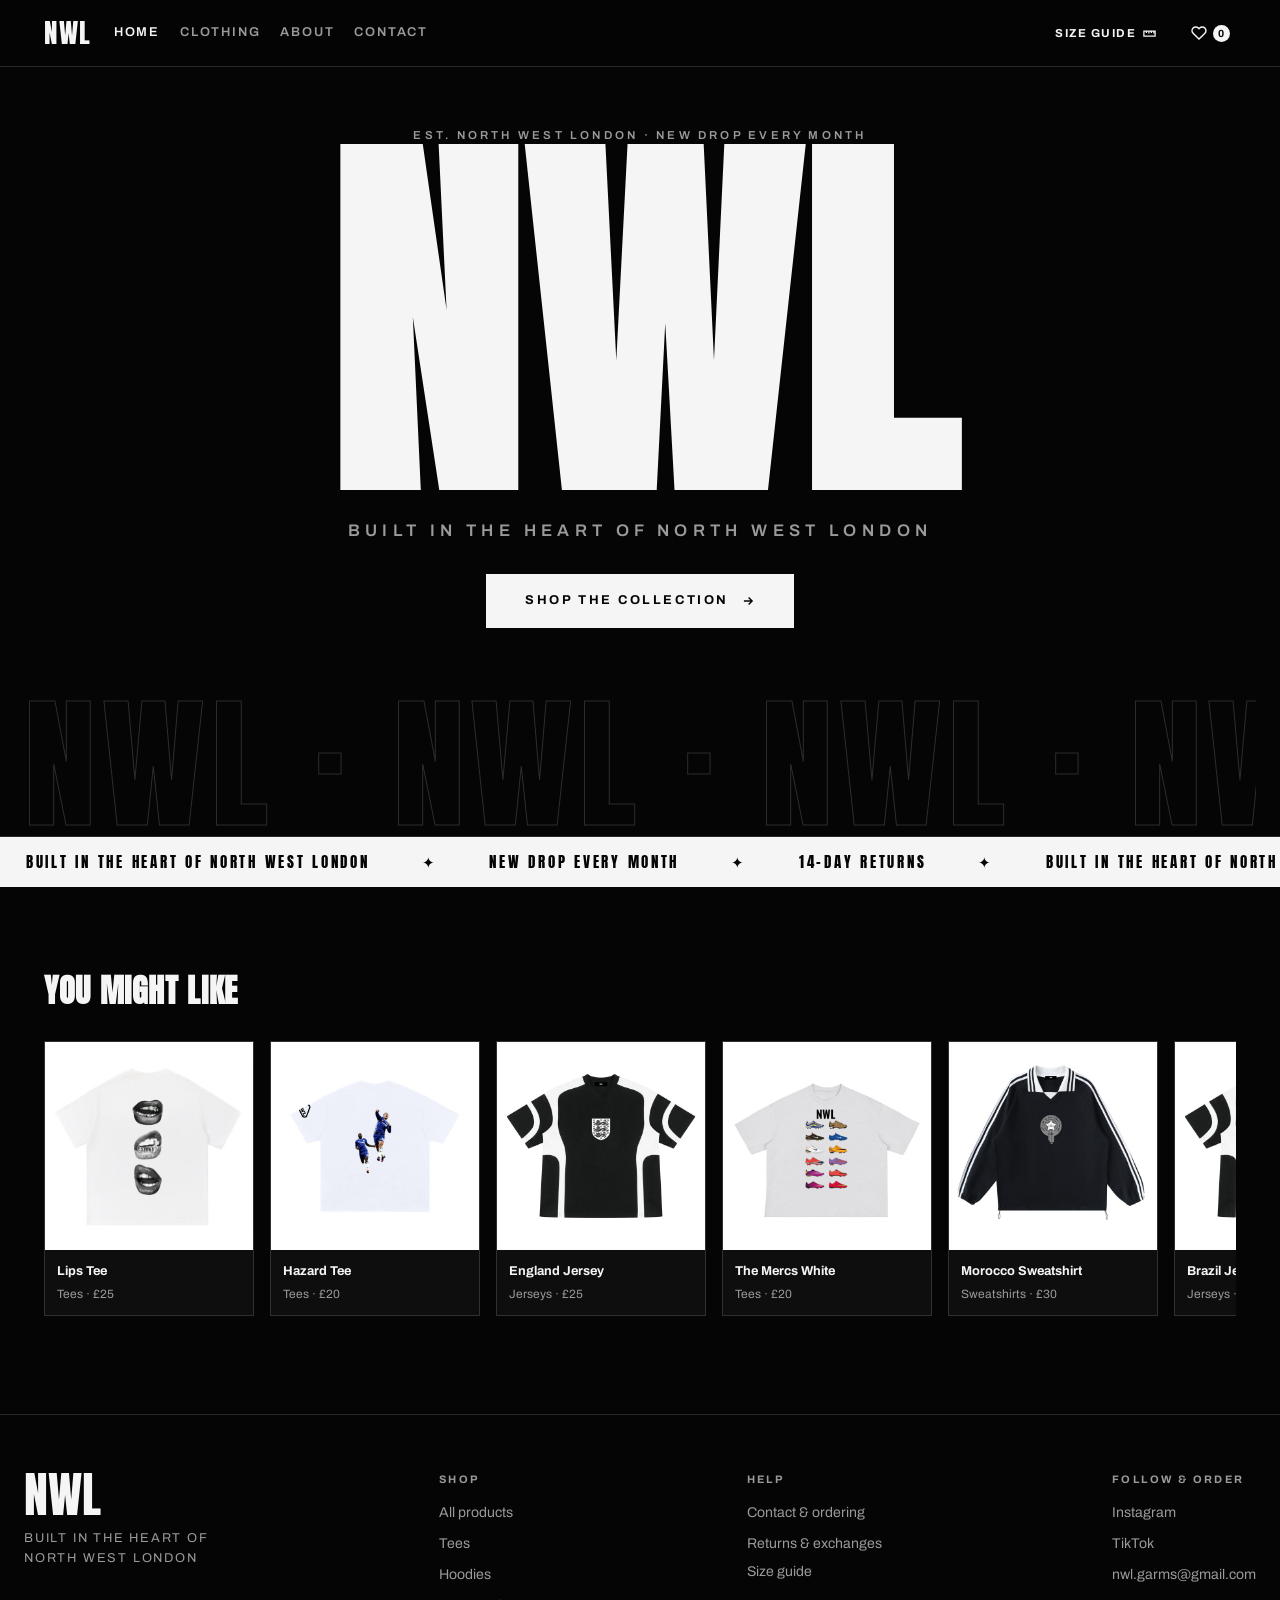
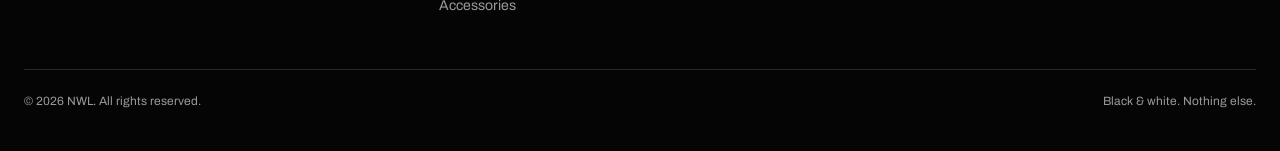
==== index.html @ 3523708c "Rename index_1.html to index.html" ====
<!DOCTYPE html>
<html lang="en-GB">
<head>
<meta charset="UTF-8">
<meta name="viewport" content="width=device-width, initial-scale=1.0">
<title>NWL — Built in the Heart of North West London</title>
<meta name="description" content="NWL — streetwear built in the heart of North West London. Black and white only. New drop every month. Order by email.">
<meta property="og:title" content="NWL — North West London Streetwear">
<meta property="og:description" content="Built in the heart of North West London. Black &amp; white. New drop every month.">
<meta property="og:type" content="website">
<link rel="icon" href="data:image/svg+xml,%3Csvg xmlns='http://www.w3.org/2000/svg' viewBox='0 0 64 64'%3E%3Crect width='64' height='64' fill='%23050505'/%3E%3Ctext x='32' y='42' font-family='Arial Black,Arial' font-size='24' font-weight='900' fill='%23ffffff' text-anchor='middle'%3ENWL%3C/text%3E%3C/svg%3E">
<link rel="preconnect" href="https://fonts.googleapis.com">
<link rel="preconnect" href="https://fonts.gstatic.com" crossorigin>
<link href="https://fonts.googleapis.com/css2?family=Anton&family=Archivo:wght@400;500;600;700&display=swap" rel="stylesheet">
<link rel="stylesheet" href="styles.css">
</head>
<body>

<!-- ================= NAV ================= -->
<header class="nav">
  <div class="nav-inner">
    <a href="#home" class="logo" data-page="home">NWL</a>
    <nav class="nav-links">
      <a href="#home" data-page="home">Home</a>
      <a href="#shop" data-page="shop">Clothing</a>
      <a href="#about" data-page="about">About</a>
      <a href="#contact" data-page="contact">Contact</a>
    </nav>
    <div class="nav-spacer"></div>
    <button class="icon-btn" id="sizeGuideBtn"><span class="icon-label">Size Guide</span><svg width="15" height="15" viewBox="0 0 24 24" fill="none" stroke="currentColor" stroke-width="2"><path d="M3 8h18v8H3z"/><path d="M7 8v3M11 8v4M15 8v3M19 8v4"/></svg></button>
    <button class="icon-btn" id="wishlistBtn" aria-label="Open wishlist">
      <svg width="16" height="16" viewBox="0 0 24 24" fill="none" stroke="currentColor" stroke-width="2.2"><path d="M20.8 4.6a5.5 5.5 0 0 0-7.8 0L12 5.6l-1-1a5.5 5.5 0 0 0-7.8 7.8l1 1L12 21l7.8-7.6 1-1a5.5 5.5 0 0 0 0-7.8z"/></svg>
      <span class="count-badge" id="wishCount">0</span>
    </button>
  </div>
</header>

<!-- ================= HOME PAGE ================= -->
<div class="page active" id="page-home">

<!-- ================= HERO ================= -->
<section class="hero" id="top">
  <p class="eyebrow hero-eyebrow">Est. North West London · New drop every month</p>
  <h1 class="hero-title">NWL</h1>
  <p class="hero-tag">Built in the heart of North West London</p>
  <a class="hero-cta" href="#shop" data-page="shop">Shop the collection
    <svg width="14" height="14" viewBox="0 0 24 24" fill="none" stroke="currentColor" stroke-width="2.5"><path d="M5 12h14M13 6l6 6-6 6"/></svg>
  </a>
  <div class="hero-ghost" aria-hidden="true">NWL · NWL · NWL · NWL · NWL · NWL · NWL · NWL</div>
</section>

<!-- ================= MARQUEE ================= -->
<div class="marquee" aria-hidden="true">
  <div class="marquee-track" id="marqueeTrack">
    <span>Built in the heart of North West London</span><span>✦</span>
    <span>New drop every month</span><span>✦</span>
    <span>14-day returns</span><span>✦</span>
  </div>
</div>

<!-- ================= RECOMMENDATIONS (home) ================= -->
<section class="section" id="recsSection">
  <div class="section-head">
    <h2 class="section-title" style="font-size:clamp(1.4rem,3vw,2rem)">You might like</h2>
  </div>
  <div class="row-scroll" id="recsRow"></div>
</section>

<!-- ================= RECENTLY VIEWED (home) ================= -->
<section class="section" id="recentSection" style="display:none;padding-top:0">
  <div class="section-head">
    <h2 class="section-title" style="font-size:clamp(1.4rem,3vw,2rem)">Recently viewed</h2>
  </div>
  <div class="row-scroll" id="recentRow"></div>
</section>

</div><!-- /page-home -->

<!-- ================= CLOTHING PAGE ================= -->
<div class="page" id="page-shop">
<main class="section" id="shop">
  <div class="section-head">
    <h2 class="section-title">Clothing</h2>
    <span class="result-count" id="resultCount"></span>
  </div>

  <div class="tabs" id="tabs" role="tablist" aria-label="Collections"></div>

  <div class="filters">
    <div class="filter-group">
      <span class="filter-label">Size</span>
      <div id="sizeFilters"></div>
    </div>
    <div class="filter-group">
      <span class="filter-label">Colour</span>
      <div id="colourFilters"></div>
    </div>
    <div class="filter-group">
      <span class="filter-label">Price</span>
      <div id="priceFilters"></div>
    </div>
    <button class="clear-filters" id="clearFilters">Clear all</button>
  </div>

  <div id="shopSections"></div>
</main>
</div><!-- /page-shop -->

<!-- ================= ABOUT PAGE ================= -->
<div class="page" id="page-about">
<section class="about" id="about">
  <div class="section about-grid">
    <h2 class="about-big">This is it.<br>Founded at 13,<br>in the heart of<br>North West London.</h2>
    <div class="about-copy">
      <p><strong>NWL</strong> started with one idea: make unique pieces that actually feel like where we're from.</p>
      <p>Every design is made in North West London, for anyone aged 13 to 27 who wants streetwear that isn't the same as everyone else's. Strictly black and white. New drop every month. And we're only just getting started — the plan is to expand far beyond NW.</p>
      <div class="stat-row">
        <div class="stat"><div class="stat-num">13</div><div class="stat-label">Founder's age</div></div>
        <div class="stat"><div class="stat-num">NW</div><div class="stat-label">Born &amp; built</div></div>
        <div class="stat"><div class="stat-num">1/mo</div><div class="stat-label">New drops</div></div>
      </div>
      <div class="social-row">
        <a class="insta-link" href="https://www.instagram.com/nwl.garms/" target="_blank" rel="noopener">
          <svg width="15" height="15" viewBox="0 0 24 24" fill="none" stroke="currentColor" stroke-width="2"><rect x="3" y="3" width="18" height="18" rx="5"/><circle cx="12" cy="12" r="4"/><circle cx="17.2" cy="6.8" r="1" fill="currentColor" stroke="none"/></svg>
          Instagram
        </a>
        <a class="insta-link" href="https://www.tiktok.com/@nwl.garms" target="_blank" rel="noopener">
          <svg width="15" height="15" viewBox="0 0 24 24" fill="none" stroke="currentColor" stroke-width="2"><path d="M9 11a4.5 4.5 0 1 0 4.5 4.5V3.5c.7 2.6 2.6 4.5 5.5 5"/></svg>
          TikTok
        </a>
      </div>
    </div>
  </div>
</section>
</div><!-- /page-about -->

<!-- ================= CONTACT PAGE ================= -->
<div class="page" id="page-contact">
<section class="section" id="contact">
  <div class="section-head">
    <h2 class="section-title">Contact</h2>
    <span class="result-count">Orders are placed by email — tell us what you want</span>
  </div>
  <div class="contact-grid">
    <div class="return-card">
      <div class="return-num">@</div>
      <h3>Email us to order</h3>
      <p>See something you like? Email us the piece, colour and size — we'll sort the rest. Click below to open Gmail.</p>
      <a class="contact-link gmail-link" href="https://mail.google.com/mail/?view=cm&amp;fs=1&amp;to=nwl.garms@gmail.com&amp;su=NWL%20Order" target="_blank" rel="noopener">nwl.garms@gmail.com</a>
    </div>
    <div class="return-card">
      <div class="return-num">IG</div>
      <h3>Instagram</h3>
      <p>Drops, fits and behind the scenes. DMs open.</p>
      <a class="contact-link" href="https://www.instagram.com/nwl.garms/" target="_blank" rel="noopener">@nwl.garms</a>
    </div>
    <div class="return-card">
      <div class="return-num">TT</div>
      <h3>TikTok</h3>
      <p>New pieces first. Follow so you never miss a drop.</p>
      <a class="contact-link" href="https://www.tiktok.com/@nwl.garms" target="_blank" rel="noopener">@nwl.garms</a>
    </div>
  </div>

  <h3 style="font-family:var(--display);font-size:1.4rem;letter-spacing:.04em;text-transform:uppercase;margin-bottom:16px">Send us a message</h3>
  <div class="contact-form">
    <label for="cfName">Your name</label>
    <input id="cfName" type="text" placeholder="Name" autocomplete="off">
    <label for="cfMsg">Message</label>
    <textarea id="cfMsg" rows="5" placeholder="What piece are you after? Include colour and size."></textarea>
    <button class="btn-primary" id="cfSend" style="flex:none">Open in Gmail</button>
    <p class="qv-note">This opens Gmail with your message ready to send to nwl.garms@gmail.com.</p>
  </div>
</section>

<!-- ================= RETURNS ================= -->
<section class="section" id="returns" style="padding-top:0">
  <div class="section-head">
    <h2 class="section-title">Returns</h2>
  </div>
  <div class="returns-grid">
    <div class="return-card">
      <div class="return-num">14</div>
      <h3>Days to return</h3>
      <p>Changed your mind? You've got 14 days from receiving your order to send items back — unworn, unwashed and with tags on.</p>
    </div>
    <div class="return-card">
      <div class="return-num">⇄</div>
      <h3>Exchanges allowed</h3>
      <p>Wrong size? No stress. Swap for a different size or colourway within the same 14-day window.</p>
    </div>
  </div>
</section>
</div><!-- /page-contact -->

<!-- ================= FOOTER ================= -->
<footer>
  <div class="footer-inner">
    <div>
      <div class="footer-logo">NWL</div>
      <p style="color:var(--muted);font-size:.8rem;margin-top:10px;letter-spacing:.14em;text-transform:uppercase">Built in the heart of<br>North West London</p>
    </div>
    <div class="footer-col">
      <h4>Shop</h4>
      <a href="#shop" data-col-link="All">All products</a>
      <a href="#shop" data-col-link="Tees">Tees</a>
      <a href="#shop" data-col-link="Hoodies">Hoodies</a>
      <a href="#shop" data-col-link="Accessories">Accessories</a>
    </div>
    <div class="footer-col">
      <h4>Help</h4>
      <a href="#contact">Contact &amp; ordering</a>
      <a href="#contact">Returns &amp; exchanges</a>
      <button class="footer-link-btn" id="sizeGuideFooter" style="display:block;color:var(--muted);font-size:.88rem;margin-bottom:9px;padding:0;text-align:left">Size guide</button>
    </div>
    <div class="footer-col">
      <h4>Follow &amp; order</h4>
      <a href="https://www.instagram.com/nwl.garms/" target="_blank" rel="noopener">Instagram</a>
      <a href="https://www.tiktok.com/@nwl.garms" target="_blank" rel="noopener">TikTok</a>
      <a class="gmail-link" href="https://mail.google.com/mail/?view=cm&amp;fs=1&amp;to=nwl.garms@gmail.com&amp;su=NWL%20Order" target="_blank" rel="noopener">nwl.garms@gmail.com</a>
    </div>
  </div>
  <div class="footer-base">
    <span>© 2026 NWL. All rights reserved.</span>
    <span>Black &amp; white. Nothing else.</span>
  </div>
</footer>

<!-- ================= QUICK VIEW MODAL ================= -->
<div class="overlay" id="qvOverlay" role="dialog" aria-modal="true" aria-label="Product quick view">
  <div class="modal">
    <button class="modal-close" data-close="qvOverlay" aria-label="Close">✕</button>
    <div class="qv-grid">
      <div class="qv-img has-photo" id="qvImg"></div>
      <div class="qv-body">
        <div>
          <div class="card-cat" id="qvCat"></div>
          <h3 class="qv-name" id="qvName"></h3>
        </div>
        <div class="qv-price" id="qvPrice"></div>
        <div>
          <div class="qv-label">Colour</div>
          <div class="card-colour" id="qvColour"></div>
        </div>
        <div>
          <div class="qv-label">Size</div>
          <div class="size-row" id="qvSizes"></div>
        </div>
        <div class="qv-actions">
          <button class="btn-primary" id="qvOrder">Email to order</button>
          <button class="btn-ghost" id="qvAddWish">♡ Save</button>
        </div>
        <p class="qv-note">Pick a size, then "Email to order" opens Gmail with your order ready to send. 14-day returns &amp; exchanges.</p>
      </div>
    </div>
    <div class="qv-recs">
      <h4>Goes well with</h4>
      <div class="row-scroll" id="qvRecsRow"></div>
    </div>
  </div>
</div>

<!-- ================= SIZE GUIDE MODAL ================= -->
<div class="overlay" id="sizeOverlay" role="dialog" aria-modal="true" aria-label="Size guide">
  <div class="modal small-modal">
    <button class="modal-close" data-close="sizeOverlay" aria-label="Close">✕</button>
    <h3>Size Guide</h3>
    <table class="size-table">
      <thead><tr><th>Size</th><th>Chest (cm)</th><th>Length (cm)</th><th>Waist (cm)</th></tr></thead>
      <tbody>
        <tr><td>XS</td><td>88–94</td><td>66</td><td>66–71</td></tr>
        <tr><td>S</td><td>94–100</td><td>69</td><td>71–76</td></tr>
        <tr><td>M</td><td>100–106</td><td>72</td><td>76–81</td></tr>
        <tr><td>L</td><td>106–112</td><td>75</td><td>81–86</td></tr>
        <tr><td>XL</td><td>112–118</td><td>78</td><td>86–92</td></tr>
      </tbody>
    </table>
    <p class="size-note">NWL fits true to size with a relaxed streetwear cut. Between sizes? Size up for an oversized fit. Accessories are one size.</p>
  </div>
</div>

<!-- ================= WISHLIST MODAL ================= -->
<div class="overlay" id="wishOverlay" role="dialog" aria-modal="true" aria-label="Wishlist">
  <div class="modal small-modal">
    <button class="modal-close" data-close="wishOverlay" aria-label="Close">✕</button>
    <h3>Wishlist</h3>
    <div id="wishList"></div>
  </div>
</div>

<div class="toast" id="toast" role="status" aria-live="polite"></div>
<script src="script.js"></script>
</body>
</html>
---- styles.css ----
:root{
  --bg:#050505;
  --panel:#0e0e0e;
  --panel-2:#141414;
  --ink:#f5f5f5;
  --muted:#9a9a9a;
  --line:rgba(255,255,255,.14);
  --line-strong:rgba(255,255,255,.3);
  --display:'Anton',sans-serif;
  --body:'Archivo',sans-serif;
}
*{margin:0;padding:0;box-sizing:border-box}
html{scroll-behavior:smooth}
body{background:var(--bg);color:var(--ink);font-family:var(--body);line-height:1.55;-webkit-font-smoothing:antialiased}
img{max-width:100%;display:block}
button{font-family:var(--body);cursor:pointer;color:inherit;background:none;border:none}
a{color:inherit;text-decoration:none}
:focus-visible{outline:2px solid var(--ink);outline-offset:3px}
::selection{background:var(--ink);color:var(--bg)}

.eyebrow{font-size:.72rem;letter-spacing:.28em;text-transform:uppercase;color:var(--muted);font-weight:600}
.section{padding:88px 24px;max-width:1240px;margin:0 auto}
.section-head{display:flex;align-items:baseline;justify-content:space-between;gap:16px;flex-wrap:wrap;margin-bottom:34px}
.section-title{font-family:var(--display);font-size:clamp(2rem,5vw,3.2rem);letter-spacing:.02em;text-transform:uppercase;line-height:1}

/* ---------- Nav ---------- */
.nav{position:sticky;top:0;z-index:60;background:rgba(5,5,5,.92);backdrop-filter:blur(10px);border-bottom:1px solid var(--line)}
.nav-inner{max-width:1240px;margin:0 auto;padding:0 24px;height:66px;display:flex;align-items:center;gap:22px}
.logo{font-family:var(--display);font-size:1.7rem;letter-spacing:.06em;line-height:1}
.nav-links{display:flex;gap:20px;font-size:.8rem;letter-spacing:.14em;text-transform:uppercase;font-weight:600;color:var(--muted)}
.nav-links a:hover{color:var(--ink)}
.nav-spacer{flex:1}
.icon-btn{position:relative;display:flex;align-items:center;gap:6px;font-size:.72rem;letter-spacing:.12em;text-transform:uppercase;font-weight:700;padding:8px 6px}
.icon-btn:hover{opacity:.75}
.count-badge{background:var(--ink);color:var(--bg);font-size:.65rem;min-width:17px;height:17px;border-radius:99px;display:inline-flex;align-items:center;justify-content:center;padding:0 4px;font-weight:700}

/* ---------- Hero ---------- */
.hero{position:relative;overflow:hidden;border-bottom:1px solid var(--line);padding:60px 24px 0;text-align:center}
.hero-eyebrow{margin-bottom:10px}
.hero-title{font-family:var(--display);font-size:clamp(6rem,30vw,24rem);line-height:.9;letter-spacing:.01em;user-select:none}
.hero-ghost{font-family:var(--display);font-size:clamp(3rem,12vw,9rem);line-height:1;color:transparent;-webkit-text-stroke:1px rgba(255,255,255,.16);letter-spacing:.04em;user-select:none;white-space:nowrap;overflow:hidden}
.hero-tag{font-size:clamp(.85rem,2vw,1.05rem);letter-spacing:.32em;text-transform:uppercase;color:var(--muted);margin:18px 0 30px;font-weight:600}
.hero-cta{display:inline-flex;align-items:center;gap:12px;border:1px solid var(--ink);background:var(--ink);color:var(--bg);font-weight:700;font-size:.8rem;letter-spacing:.2em;text-transform:uppercase;padding:16px 38px;margin-bottom:64px;transition:background .2s,color .2s}
.hero-cta:hover{background:transparent;color:var(--ink)}

/* ---------- Marquee ---------- */
.marquee{border-top:1px solid var(--line);border-bottom:1px solid var(--line);overflow:hidden;background:var(--ink);color:var(--bg)}
.marquee-track{display:flex;width:max-content;animation:scroll 28s linear infinite;padding:12px 0}
.marquee span{font-family:var(--display);font-size:.95rem;letter-spacing:.18em;text-transform:uppercase;white-space:nowrap;padding:0 26px}
@keyframes scroll{from{transform:translateX(0)}to{transform:translateX(-50%)}}
@media(prefers-reduced-motion:reduce){
  .marquee-track{animation:none;flex-wrap:wrap;width:100%}
  html{scroll-behavior:auto}
}

/* ---------- Shop ---------- */
.tabs{display:flex;gap:8px;flex-wrap:wrap;margin-bottom:20px}
.tab{border:1px solid var(--line);padding:9px 18px;font-size:.75rem;letter-spacing:.14em;text-transform:uppercase;font-weight:700;color:var(--muted);transition:all .15s}
.tab:hover{border-color:var(--line-strong);color:var(--ink)}
.tab.active{background:var(--ink);color:var(--bg);border-color:var(--ink)}
.filters{display:flex;gap:26px;flex-wrap:wrap;border:1px solid var(--line);background:var(--panel);padding:16px 20px;margin-bottom:34px}
.filter-group{display:flex;align-items:center;gap:10px;flex-wrap:wrap}
.filter-label{font-size:.68rem;letter-spacing:.2em;text-transform:uppercase;color:var(--muted);font-weight:700}
.chip{border:1px solid var(--line);padding:6px 13px;font-size:.75rem;font-weight:600;color:var(--muted);transition:all .15s}
.chip:hover{color:var(--ink);border-color:var(--line-strong)}
.chip.active{background:var(--ink);color:var(--bg);border-color:var(--ink)}
.clear-filters{margin-left:auto;font-size:.72rem;letter-spacing:.14em;text-transform:uppercase;font-weight:700;color:var(--muted);text-decoration:underline;text-underline-offset:4px}
.clear-filters:hover{color:var(--ink)}
.result-count{font-size:.8rem;color:var(--muted)}

.grid{display:grid;grid-template-columns:repeat(auto-fill,minmax(240px,1fr));gap:22px}
.card{border:1px solid var(--line);background:var(--panel);display:flex;flex-direction:column;transition:border-color .2s}
.card:hover{border-color:var(--line-strong)}
.card-img{position:relative;aspect-ratio:4/5;display:flex;align-items:center;justify-content:center;overflow:hidden;cursor:pointer;background:#fff}
.wish-btn{position:absolute;top:10px;right:10px;width:36px;height:36px;display:flex;align-items:center;justify-content:center;border:1px solid var(--line);background:rgba(5,5,5,.75);color:var(--ink);transition:all .15s}
.wish-btn:hover{transform:scale(1.08)}
.wish-btn.saved{background:var(--ink);color:var(--bg);border-color:var(--ink)}
.card-body{padding:16px;display:flex;flex-direction:column;gap:6px;flex:1}
.card-cat{font-size:.62rem;letter-spacing:.22em;text-transform:uppercase;color:var(--muted);font-weight:700}
.card-name{font-weight:700;font-size:.95rem;letter-spacing:.02em}
.card-foot{display:flex;align-items:center;justify-content:space-between;margin-top:auto;padding-top:8px}
.card-price{font-family:var(--display);font-size:1.05rem;letter-spacing:.04em}
.card-colour{font-size:.68rem;letter-spacing:.12em;text-transform:uppercase;color:var(--muted);display:flex;align-items:center;gap:6px;font-weight:600}
.swatch{width:11px;height:11px;border-radius:50%;border:1px solid var(--line-strong);display:inline-block}
.empty-state{grid-column:1/-1;border:1px dashed var(--line);padding:60px 24px;text-align:center;color:var(--muted)}
.empty-state strong{color:var(--ink);display:block;font-family:var(--display);font-size:1.4rem;letter-spacing:.04em;text-transform:uppercase;margin-bottom:8px}

/* ---------- Horizontal rows (recently viewed / recs) ---------- */
.row-scroll{display:grid;grid-auto-flow:column;grid-auto-columns:210px;gap:16px;overflow-x:auto;padding-bottom:10px;scrollbar-width:thin}
.mini-card{border:1px solid var(--line);background:var(--panel);cursor:pointer;transition:border-color .2s}
.mini-card:hover{border-color:var(--line-strong)}
.mini-img{aspect-ratio:1/1;display:flex;align-items:center;justify-content:center;background:#fff}
.mini-body{padding:12px}
.mini-name{font-size:.8rem;font-weight:700}
.mini-price{font-size:.75rem;color:var(--muted);margin-top:3px}

/* ---------- About ---------- */
.about{border-top:1px solid var(--line);background:var(--panel)}
.about-grid{display:grid;grid-template-columns:1fr 1fr;gap:56px;align-items:center}
.about-big{font-family:var(--display);font-size:clamp(2.4rem,6vw,4.4rem);line-height:1.02;text-transform:uppercase;letter-spacing:.01em}
.about-copy{color:var(--muted);display:flex;flex-direction:column;gap:16px;font-size:1rem}
.about-copy strong{color:var(--ink)}
.stat-row{display:flex;gap:36px;margin-top:10px;flex-wrap:wrap}
.stat .stat-num{font-family:var(--display);font-size:2rem;color:var(--ink)}
.stat .stat-label{font-size:.68rem;letter-spacing:.2em;text-transform:uppercase;font-weight:700}
.insta-link{display:inline-flex;align-items:center;gap:10px;border:1px solid var(--ink);padding:13px 26px;font-size:.75rem;letter-spacing:.18em;text-transform:uppercase;font-weight:700;margin-top:8px;width:max-content;transition:background .2s,color .2s}
.insta-link:hover{background:var(--ink);color:var(--bg)}

/* ---------- Returns ---------- */
.returns-grid{display:grid;grid-template-columns:repeat(auto-fit,minmax(240px,1fr));gap:22px}
.return-card{border:1px solid var(--line);background:var(--panel);padding:28px}
.return-card h3{font-family:var(--display);font-size:1.25rem;letter-spacing:.05em;text-transform:uppercase;margin-bottom:10px}
.return-card p{color:var(--muted);font-size:.92rem}
.return-num{font-family:var(--display);font-size:2.6rem;line-height:1;margin-bottom:14px}

/* ---------- Footer ---------- */
footer{border-top:1px solid var(--line);padding:56px 24px 40px}
.footer-inner{max-width:1240px;margin:0 auto;display:flex;flex-wrap:wrap;gap:40px;justify-content:space-between}
.footer-logo{font-family:var(--display);font-size:3rem;line-height:1}
.footer-col h4{font-size:.68rem;letter-spacing:.22em;text-transform:uppercase;color:var(--muted);margin-bottom:14px;font-weight:700}
.footer-col a,.footer-col span{display:block;font-size:.88rem;color:var(--muted);margin-bottom:9px}
.footer-col a:hover{color:var(--ink)}
.footer-base{max-width:1240px;margin:44px auto 0;padding-top:22px;border-top:1px solid var(--line);display:flex;justify-content:space-between;gap:16px;flex-wrap:wrap;font-size:.75rem;color:var(--muted)}

/* ---------- Modals ---------- */
.overlay{position:fixed;inset:0;background:rgba(0,0,0,.72);z-index:90;display:none;align-items:center;justify-content:center;padding:20px}
.overlay.open{display:flex}
.modal{background:var(--panel);border:1px solid var(--line-strong);max-width:860px;width:100%;max-height:90vh;overflow-y:auto;position:relative}
.modal-close{position:absolute;top:14px;right:14px;width:38px;height:38px;border:1px solid var(--line);display:flex;align-items:center;justify-content:center;font-size:1.1rem;background:var(--bg);z-index:2}
.modal-close:hover{background:var(--ink);color:var(--bg)}
.qv-grid{display:grid;grid-template-columns:1fr 1fr}
.qv-img{aspect-ratio:4/5;display:flex;align-items:center;justify-content:center;background:#fff}
.qv-body{padding:34px 30px;display:flex;flex-direction:column;gap:16px}
.qv-name{font-family:var(--display);font-size:1.9rem;letter-spacing:.03em;text-transform:uppercase;line-height:1.05}
.qv-price{font-family:var(--display);font-size:1.4rem}
.qv-label{font-size:.68rem;letter-spacing:.2em;text-transform:uppercase;color:var(--muted);font-weight:700;margin-bottom:8px}
.size-row{display:flex;gap:8px;flex-wrap:wrap}
.size-opt{border:1px solid var(--line);min-width:46px;padding:9px 10px;font-weight:700;font-size:.82rem;text-align:center;color:var(--muted);transition:all .15s}
.size-opt:hover{color:var(--ink);border-color:var(--line-strong)}
.size-opt.active{background:var(--ink);color:var(--bg);border-color:var(--ink)}
.qv-actions{display:flex;gap:10px;margin-top:6px}
.btn-primary{flex:1;background:var(--ink);color:var(--bg);border:1px solid var(--ink);padding:15px;font-weight:700;font-size:.78rem;letter-spacing:.18em;text-transform:uppercase;transition:background .2s,color .2s}
.btn-primary:hover{background:transparent;color:var(--ink)}
.btn-ghost{border:1px solid var(--line-strong);padding:15px 18px;font-weight:700;font-size:.78rem;letter-spacing:.14em;text-transform:uppercase}
.btn-ghost:hover{background:var(--ink);color:var(--bg);border-color:var(--ink)}
.qv-note{font-size:.78rem;color:var(--muted)}
.qv-recs{padding:0 30px 30px}
.qv-recs h4{font-size:.7rem;letter-spacing:.2em;text-transform:uppercase;color:var(--muted);margin-bottom:14px;font-weight:700}
.qv-recs .row-scroll{grid-auto-columns:150px}

.small-modal{max-width:560px;padding:38px 32px}
.small-modal h3{font-family:var(--display);font-size:1.7rem;letter-spacing:.04em;text-transform:uppercase;margin-bottom:18px}
.size-table{width:100%;border-collapse:collapse;font-size:.85rem}
.size-table th,.size-table td{border:1px solid var(--line);padding:10px 12px;text-align:center}
.size-table th{background:var(--panel-2);font-size:.68rem;letter-spacing:.16em;text-transform:uppercase;color:var(--muted)}
.size-note{font-size:.78rem;color:var(--muted);margin-top:14px}
.list-item{display:flex;align-items:center;gap:14px;border:1px solid var(--line);padding:12px 14px;margin-bottom:10px}
.list-thumb{width:52px;height:52px;flex:none;display:flex;align-items:center;justify-content:center;background:#fff}
.list-info{flex:1}
.list-name{font-weight:700;font-size:.88rem}
.list-meta{font-size:.74rem;color:var(--muted)}
.list-remove{font-size:.7rem;letter-spacing:.12em;text-transform:uppercase;font-weight:700;color:var(--muted);text-decoration:underline;text-underline-offset:3px}
.list-remove:hover{color:var(--ink)}
.modal-empty{color:var(--muted);font-size:.9rem;padding:14px 0}

/* ---------- Toast ---------- */
.toast{position:fixed;bottom:26px;left:50%;transform:translate(-50%,20px);background:var(--ink);color:var(--bg);padding:13px 26px;font-size:.78rem;letter-spacing:.14em;text-transform:uppercase;font-weight:700;z-index:120;opacity:0;pointer-events:none;transition:opacity .25s,transform .25s}
.toast.show{opacity:1;transform:translate(-50%,0)}

body.no-scroll{overflow:hidden}

/* ---------- Real product photos ---------- */
.card-img.has-photo,.mini-img.has-photo,.qv-img.has-photo{background:#fff}
.card-img.has-photo img,.mini-img.has-photo img,.qv-img.has-photo img{width:100%;height:100%;object-fit:contain;display:block}
.card-img.has-photo .wish-btn{background:rgba(255,255,255,.85);color:#050505;border-color:rgba(0,0,0,.2)}
.card-img.has-photo .wish-btn.saved{background:#050505;color:#fff;border-color:#050505}
.qv-img{position:relative}
.flip-btn{position:absolute;bottom:12px;right:12px;border:1px solid rgba(0,0,0,.25);background:rgba(255,255,255,.9);color:#050505;padding:9px 15px;font-size:.66rem;letter-spacing:.16em;text-transform:uppercase;font-weight:700}
.flip-btn:hover{background:#050505;color:#fff;border-color:#050505}
.list-thumb.has-photo{background:#fff;overflow:hidden;padding:0}
.list-thumb.has-photo img{width:100%;height:100%;object-fit:contain}

/* ---------- Pages / router ---------- */
.page{display:none}
.page.active{display:block}
.nav-links a.active{color:var(--ink)}

/* ---------- Category sections (Clothing page) ---------- */
.cat-section{margin-bottom:64px}
.cat-section:last-child{margin-bottom:0}
.cat-head{display:flex;align-items:baseline;justify-content:space-between;gap:14px;border-bottom:1px solid var(--line);padding-bottom:12px;margin-bottom:22px}
.cat-title{font-family:var(--display);font-size:1.6rem;letter-spacing:.05em;text-transform:uppercase}
.cat-count{font-size:.7rem;letter-spacing:.18em;text-transform:uppercase;color:var(--muted);font-weight:700}

/* ---------- Contact page ---------- */
.contact-grid{display:grid;grid-template-columns:repeat(auto-fit,minmax(240px,1fr));gap:22px;margin-bottom:64px}
.contact-link{display:inline-block;margin-top:12px;font-weight:700;font-size:.8rem;letter-spacing:.12em;text-transform:uppercase;text-decoration:underline;text-underline-offset:5px;color:var(--ink)}
.contact-link:hover{opacity:.7}
.contact-form{border:1px solid var(--line);background:var(--panel);padding:32px;max-width:640px;display:flex;flex-direction:column;gap:14px}
.contact-form label{font-size:.68rem;letter-spacing:.2em;text-transform:uppercase;color:var(--muted);font-weight:700}
.contact-form input,.contact-form textarea{background:var(--bg);border:1px solid var(--line);color:var(--ink);font-family:var(--body);font-size:.9rem;padding:12px;resize:vertical}
.social-row{display:flex;gap:12px;flex-wrap:wrap}

/* ---------- Responsive ---------- */
@media(max-width:820px){
  .nav-inner{gap:12px;padding:0 14px}
  .nav-links{gap:12px;font-size:.72rem}
  .about-grid,.qv-grid{grid-template-columns:1fr}
  .section{padding:60px 18px}
  .icon-btn span.icon-label{display:none}
}
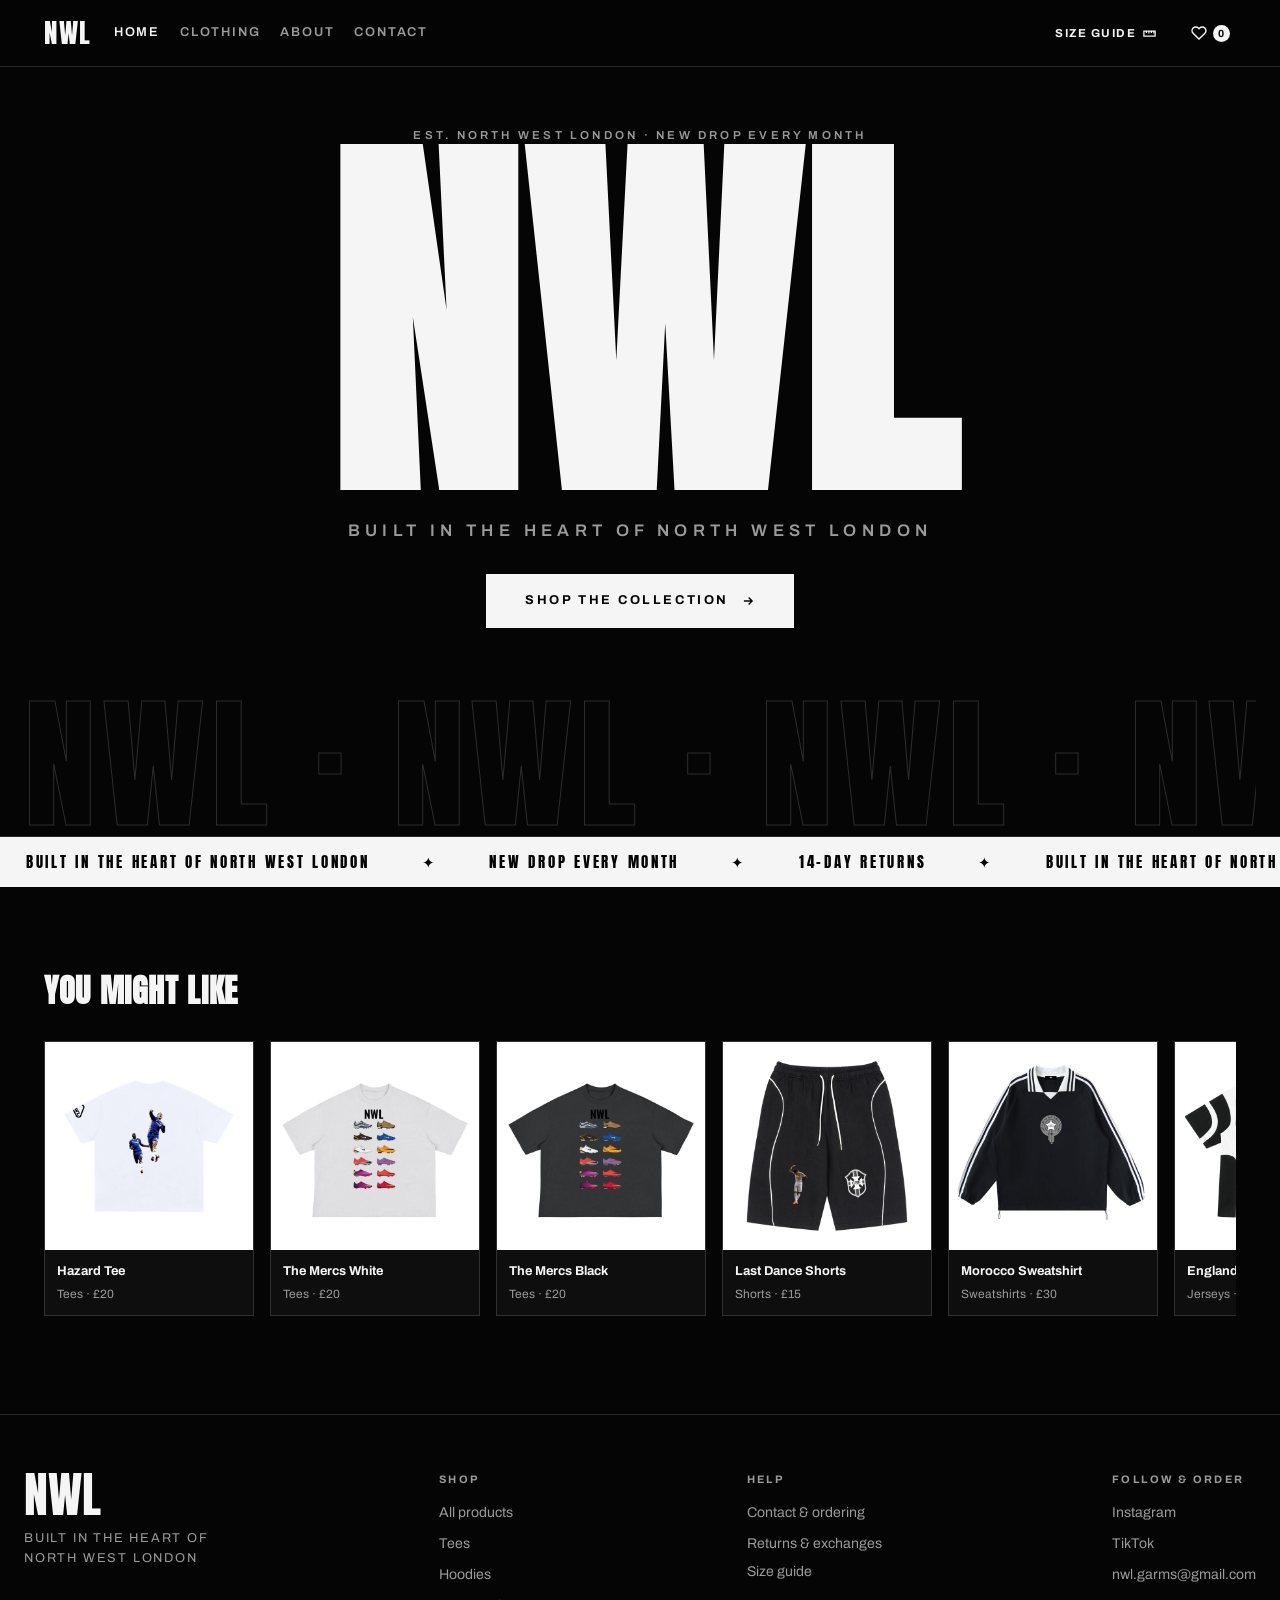
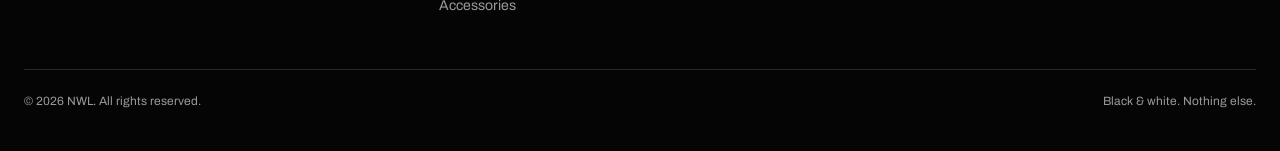
==== commit e9380c8f: "Update index.html" ====
--- a/index.html
+++ b/index.html
@@ -1,6 +1,11 @@
 <!DOCTYPE html>
 <html lang="en-GB">
 <head>
+  <link rel="icon" type="image/x-icon" href="/favicon.ico">
+<link rel="icon" type="image/png" sizes="16x16" href="/favicon-16x16.png">
+<link rel="icon" type="image/png" sizes="32x32" href="/favicon-32x32.png">
+<link rel="apple-touch-icon" href="/apple-touch-icon.png">
+<link rel="manifest" href="/site.webmanifest">
 <meta charset="UTF-8">
 <meta name="viewport" content="width=device-width, initial-scale=1.0">
 <title>NWL — Built in the Heart of North West London</title>
